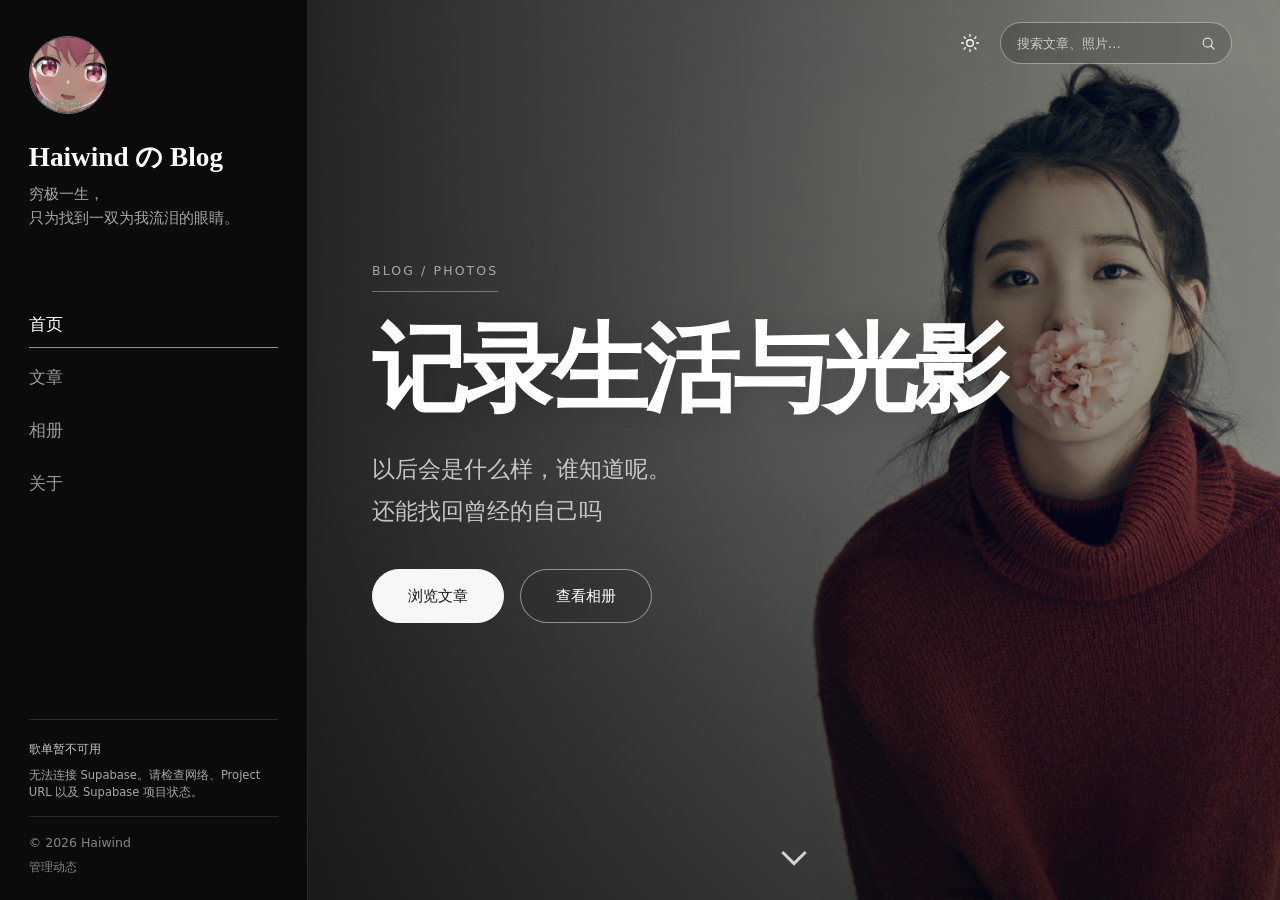
==== index.html @ 93e574c7 "Fix music playlist toggle overlap Co-authored-by: Copilot App <223556219+Copilot@users.noreply.githu" ====
<!doctype html>
<html lang="zh-CN">
  <head>
    <meta charset="utf-8">
    <meta name="viewport" content="width=device-width, initial-scale=1">
    <meta name="description" content="Haiwind 的个人博客，用文字记录日常，用镜头收藏世界。">
    <meta name="theme-color" content="#0b0b0b">
    <title>Haiwind の Blog</title>
    <link rel="icon" type="image/png" href="/images/haiwind-favicon.png?v=20261027-1" sizes="64x64">
    <script src="/assets/js/site-theme.js?v=20261102-2"></script>
    <link rel="stylesheet" href="/ananke/css/main.min.d05fb5f317fcf33b3a52936399bdf6f47dc776516e1692e412ec7d76f4a5faa2.css">
    <link rel="stylesheet" href="/site.css?v=20261104-20">
    <script type="module" src="/assets/js/site-shell.js?v=20261026-1"></script>
    <script type="module" src="/assets/js/site-music.js?v=20261104-17"></script>
    <script type="module" src="/assets/js/public-posts.js?v=20261102-3"></script>
  </head>
  <body class="home-page">
    <div class="home-shell" id="top">
      <aside class="home-sidebar">
        <div class="home-profile">
          <a class="home-avatar" href="/" aria-label="Haiwind 博客首页">
            <img data-site-avatar src="/images/avatar.jpg?v=20261029-1" alt="" loading="eager" decoding="async" fetchpriority="high">
          </a>
          <a class="home-brand" href="/">Haiwind の Blog</a>
          <p class="home-tagline">穷极一生，<br>只为找到一双为我流泪的眼睛。</p>
        </div>

        <nav class="home-nav" aria-label="主导航">
          <a class="is-current" href="#top" aria-current="page">首页</a>
          <a href="/post/">文章</a>
          <a href="/gallery/">相册</a>
          <a href="/about/">关于</a>
        </nav>

        <div class="home-sidebar-footer">
          <span>© 2026 Haiwind</span>
          <a href="/admin/">管理动态</a>
        </div>
      </aside>

      <main class="home-main">
        <section class="home-hero" aria-labelledby="home-title">
          <div class="page-actions">
            <button class="theme-toggle" data-theme-toggle type="button" aria-label="切换到夜间模式" aria-pressed="false">
              <svg class="theme-toggle-icon" viewBox="0 0 24 24" aria-hidden="true">
                <circle class="theme-icon-sun" cx="12" cy="12" r="4"></circle>
                <path class="theme-icon-sun" d="M12 2v2m0 16v2M4.93 4.93l1.42 1.42m11.3 11.3 1.42 1.42M2 12h2m16 0h2M4.93 19.07l1.42-1.42m11.3-11.3 1.42-1.42"></path>
                <path class="theme-icon-moon" d="M20.2 15.6A8.5 8.5 0 0 1 8.4 3.8 8.5 8.5 0 1 0 20.2 15.6Z"></path>
              </svg>
            </button>
            <form class="page-search" data-site-search role="search">
              <label class="visually-hidden" for="home-search-input">搜索动态</label>
              <input id="home-search-input" name="q" type="search" placeholder="搜索文章、照片…" autocomplete="off">
              <button type="submit" aria-label="搜索">
                <svg viewBox="0 0 24 24" aria-hidden="true">
                  <circle cx="10.8" cy="10.8" r="6.3"></circle>
                  <path d="m15.5 15.5 4.2 4.2"></path>
                </svg>
              </button>
            </form>
          </div>
          <div class="home-hero-content">
            <p class="home-eyebrow">BLOG / PHOTOS</p>
            <h1 id="home-title">记录生活与光影</h1>
            <p class="home-lead">以后会是什么样，谁知道呢。<br>还能找回曾经的自己吗</p>
            <div class="home-hero-actions">
              <a class="home-button home-button-light" href="/post/">浏览文章</a>
              <a class="home-button home-button-outline" href="/gallery/">查看相册</a>
            </div>
          </div>
          <a class="home-scroll-cue" href="#latest-updates" aria-label="向下浏览最新动态"><span></span></a>
        </section>

        <section class="home-updates" id="latest-updates" aria-labelledby="live-feed-heading">
          <div class="home-updates-heading">
            <div>
              <p class="live-feed-eyebrow">LATEST MOMENTS</p>
              <h2 id="live-feed-heading">最近的记录</h2>
            </div>
            <a class="home-all-posts" href="/post/">浏览全部动态 <span aria-hidden="true">→</span></a>
          </div>
          <p class="live-feed-status" data-live-feed-status role="status" aria-live="polite">正在加载动态…</p>
          <div class="live-feed-grid" data-live-feed></div>
        </section>
      </main>
    </div>
  </body>
</html>
---- site.css ----
:root {
  color-scheme: light;
  --ink: #172033;
  --muted: #667085;
  --accent: #2563eb;
  --paper: #f5f7fb;
  --line: #e5eaf2;
  --site-background: #f5f3f0;
  --site-surface: #fff;
  --site-ink: #171717;
  --site-muted: #777;
  --site-copy: #39465c;
  --site-card-line: rgba(20, 20, 20, 0.08);
  --site-card-shadow: rgba(20, 20, 20, 0.045);
}

html[data-theme="dark"] {
  color-scheme: dark;
  --admin-ink: #e7eaf0;
  --admin-muted: #a3adbd;
  --admin-line: #343c4a;
  --admin-blue: #8ab4ff;
  --ink: #e7eaf0;
  --muted: #a3adbd;
  --accent: #8ab4ff;
  --paper: #151922;
  --line: #343c4a;
  --site-background: #151922;
  --site-surface: #202633;
  --site-ink: #e7eaf0;
  --site-muted: #a3adbd;
  --site-copy: #c4ccda;
  --site-card-line: rgba(255, 255, 255, 0.09);
  --site-card-shadow: rgba(0, 0, 0, 0.18);
}

html {
  scroll-behavior: smooth;
}

body.bg-near-white {
  background: var(--paper);
  color: var(--ink);
  font-family: Inter, ui-sans-serif, system-ui, -apple-system, BlinkMacSystemFont, "Segoe UI", sans-serif;
  line-height: 1.7;
}

a {
  color: var(--accent);
  transition: color 160ms ease, background-color 160ms ease, transform 160ms ease;
}

a:hover {
  color: #1d4ed8;
}

a:focus-visible,
input:focus-visible,
textarea:focus-visible {
  outline: 3px solid #93c5fd;
  outline-offset: 3px;
}

header.cover {
  background-position: center 48%;
  background-size: cover;
  min-height: 390px;
}

header.cover > .bg-black-60 {
  background: linear-gradient(120deg, rgba(11, 20, 39, 0.88), rgba(18, 39, 76, 0.57));
  min-height: inherit;
}

header nav {
  border-bottom: 1px solid rgba(255, 255, 255, 0.16);
  margin: 0 auto;
  max-width: 1200px;
}

header nav a {
  border-radius: 8px;
}

header nav a:hover {
  background: rgba(255, 255, 255, 0.12);
  color: #fff;
}

header nav ul {
  align-items: center;
  display: flex;
  flex-wrap: wrap;
  gap: 4px;
  margin: 0;
}

header.cover .tc-l {
  padding-bottom: 5rem;
  padding-top: 5rem;
}

header.cover h1,
header.cover .f2 {
  font-size: clamp(2.5rem, 6vw, 4.6rem);
  font-weight: 700;
  letter-spacing: -0.045em;
}

header.cover h2,
header.cover .fw1 {
  color: rgba(255, 255, 255, 0.82);
  font-size: clamp(1.05rem, 2.3vw, 1.35rem);
}

main {
  min-height: 45vh;
}

main > article.cf {
  background: var(--site-surface);
  border: 1px solid var(--line);
  border-radius: 20px;
  box-shadow: 0 18px 50px rgba(23, 32, 51, 0.06);
  margin: -2.5rem auto 3rem;
  padding: clamp(1.5rem, 4vw, 3rem);
  position: relative;
  width: min(100% - 2rem, 1000px);
}

main > article.cf > p {
  color: var(--muted);
  font-size: 1.12rem;
  max-width: 720px;
}

main > article.pa3 {
  margin: 0 auto;
  max-width: 1200px;
  padding-bottom: 4rem;
}

main > article.pa3 section {
  color: var(--muted);
  font-size: 1.1rem;
}

main aside.flex-ns {
  gap: 1.25rem;
  justify-content: flex-start;
  margin-top: 2rem;
}

main aside.flex-ns > div {
  background: #fff;
  border: 1px solid var(--line);
  border-radius: 16px;
  box-shadow: 0 10px 30px rgba(23, 32, 51, 0.05);
  flex: 1 1 280px;
  overflow: hidden;
  transition: transform 180ms ease, box-shadow 180ms ease;
}

main aside.flex-ns > div:hover {
  box-shadow: 0 18px 38px rgba(23, 32, 51, 0.1);
  transform: translateY(-3px);
}

main aside.flex-ns > div > div {
  padding: 1.5rem;
}

main aside.flex-ns h1,
main h1 {
  color: var(--ink);
  letter-spacing: -0.03em;
}

main .bb {
  border-color: var(--line);
}

main article a.ba,
main input[type="submit"] {
  background: var(--accent);
  border: 0;
  border-radius: 999px;
  color: #fff;
  font-weight: 600;
  padding: 0.65rem 1.1rem;
  text-decoration: none;
}

main article a.ba:hover,
main input[type="submit"]:hover {
  background: #1d4ed8;
  color: #fff;
  transform: translateY(-1px);
}

main article img {
  border-radius: 12px;
  height: 220px;
  object-fit: cover;
  width: 100%;
}

.live-feed-section {
  margin: 0 auto 3rem;
  max-width: 1050px;
  padding: 0 1.5rem;
}

.live-feed-heading {
  align-items: flex-end;
  display: flex;
  justify-content: space-between;
  margin-bottom: 1rem;
}

.live-feed-heading h2 {
  color: var(--ink);
  font-size: clamp(1.5rem, 3vw, 2rem);
  letter-spacing: -0.035em;
  margin: 0;
}

.live-feed-eyebrow {
  color: var(--accent);
  font-size: 0.72rem;
  font-weight: 750;
  letter-spacing: 0.12em;
  margin: 0 0 0.3rem;
}

.live-feed-status {
  color: var(--muted);
  font-size: 0.92rem;
  margin: 0.75rem 0;
}

.live-feed-grid {
  display: grid;
  gap: 1rem;
  grid-template-columns: repeat(auto-fit, minmax(min(100%, 280px), 1fr));
}

.live-post {
  background: var(--site-surface);
  border: 1px solid var(--line);
  border-radius: 16px;
  box-shadow: 0 10px 30px rgba(23, 32, 51, 0.045);
  min-width: 0;
  overflow: hidden;
  text-decoration: none;
  transition: transform 180ms ease, box-shadow 180ms ease;
}

.live-post:hover {
  box-shadow: 0 18px 38px rgba(23, 32, 51, 0.1);
  color: var(--ink);
  transform: translateY(-3px);
}

.live-post h3 {
  color: var(--ink);
  font-size: 1.1rem;
  margin: 0 0 0.45rem;
}

.live-post-date {
  color: var(--muted);
  display: block;
  font-size: 0.8rem;
}

.live-post-meta {
  padding: 1.1rem 1.2rem 1.25rem;
}

.live-post-images {
  aspect-ratio: 4 / 3;
  box-sizing: border-box;
  display: grid;
  gap: 0.35rem;
  grid-template-columns: repeat(2, minmax(0, 1fr));
  grid-template-rows: repeat(2, minmax(0, 1fr));
  height: auto;
  max-height: 360px;
  min-width: 0;
  overflow: hidden;
  position: relative;
}

.live-post-images[data-count="1"] {
  grid-template-columns: 1fr;
  grid-template-rows: minmax(0, 1fr);
}

.live-post-images img {
  display: block;
  height: 100%;
  min-height: 0;
  min-width: 0;
  object-fit: cover;
  max-width: 100%;
  width: 100%;
}

.live-post-images img:nth-of-type(n + 5) {
  display: none;
}

.live-post-images[data-count="3"] img:nth-of-type(3) {
  grid-column: 1 / -1;
}

.live-post-image-error {
  align-items: center;
  background: #f3f2ef;
  color: var(--muted);
  display: grid;
  font-size: 0.82rem;
  grid-column: 1 / -1;
  grid-row: 1 / -1;
  justify-items: center;
  text-align: center;
}

.live-post-image-more {
  background: rgba(0, 0, 0, 0.56);
  border-radius: 999px;
  color: #fff;
  font: 700 0.9rem/1 Inter, ui-sans-serif, system-ui, sans-serif;
  padding: 0.5rem 0.7rem;
  bottom: 0.5rem;
  right: 0.5rem;
  position: absolute;
}

.post-detail-main {
  margin: 0 auto;
  max-width: 850px;
  min-height: 65vh;
  padding: 2.5rem 1.5rem 5rem;
}

.post-detail-back {
  display: inline-block;
  margin-bottom: 1.25rem;
  text-decoration: none;
}

.post-detail-nav {
  align-items: center;
  display: flex;
  gap: 1.25rem;
}

.post-detail-admin-link {
  background: #315fea;
  border: 1px solid #315fea;
  border-radius: 8px;
  color: #fff;
  font-size: 0.88rem;
  font-weight: 600;
  padding: 0.55rem 0.9rem;
  text-decoration: none;
  transition: background-color 160ms ease, border-color 160ms ease;
}

.post-detail-admin-link:hover {
  background: #254ed0;
  border-color: #254ed0;
  color: #fff;
}

.post-detail-card {
  background: var(--site-surface);
  border: 1px solid var(--line);
  border-radius: 18px;
  box-shadow: 0 12px 32px rgba(23, 32, 51, 0.045);
  padding: clamp(1.5rem, 4vw, 3rem);
}

.post-detail-card h1 {
  color: var(--ink);
  font-size: clamp(1.8rem, 5vw, 2.6rem);
  letter-spacing: -0.04em;
  line-height: 1.25;
  margin: 0.5rem 0 1.25rem;
}

.post-detail-body {
  color: var(--site-copy);
  font-size: 1.08rem;
  line-height: 1.85;
  margin: 1.08em 0;
  overflow-wrap: anywhere;
  white-space: pre-wrap;
}

.post-detail-body figure {
  margin: 1.5rem 0;
  white-space: normal;
}

.admin-inline-image-actions {
  align-items: center;
  display: flex;
  flex-wrap: wrap;
  gap: 0.65rem;
  margin: 0.65rem 0 1rem;
}

.admin-inline-image-actions .admin-hint {
  margin: 0;
}

.post-detail-gallery {
  display: grid;
  gap: 1.5rem;
  margin-top: 1.5rem;
}

.post-detail-image-error {
  color: var(--muted);
  font-size: 0.9rem;
}

.post-detail-photo {
  margin: 0;
}

.post-detail-image {
  display: block;
  height: auto;
  margin: 0;
  max-height: 720px;
  object-fit: contain;
  width: 100%;
}

html[data-theme="dark"] .admin-page {
  background:
    radial-gradient(ellipse at 15% 0, rgba(49, 95, 234, 0.12), transparent 34rem),
    #151922;
  color: var(--ink);
}

main form input:not([type="submit"]),
main form textarea {
  background: #fff;
  border: 1px solid var(--line);
  border-radius: 10px;
  box-sizing: border-box;
  color: var(--ink);
}

footer {
  background: #111a2c;
  color: rgba(255, 255, 255, 0.75);
  margin-top: 3rem;
}

footer a {
  color: rgba(255, 255, 255, 0.82);
}

@media (max-width: 640px) {
  header.cover {
    min-height: 330px;
  }

  header.cover .tc-l {
    padding: 4rem 1.25rem;
  }

  header nav {
    align-items: flex-start;
    flex-direction: column;
    gap: 0.5rem;
  }

  header nav ul {
    padding-bottom: 0.25rem;
  }

  header nav li {
    padding-right: 0.35rem;
  }

  main > article.cf {
    margin-top: -1.5rem;
  }
}

.home-page {
  background: var(--site-background);
  color: var(--site-ink);
  font-family: Inter, "Noto Serif SC", "Songti SC", Georgia, serif;
  line-height: 1.65;
}

.home-shell {
  display: grid;
  grid-template-columns: 308px minmax(0, 1fr);
  height: 100vh;
  min-height: 0;
  overflow: hidden;
}

.home-sidebar {
  align-items: flex-start;
  background: #0b0b0b;
  border-right: 1px solid rgba(255, 255, 255, 0.12);
  color: #eee;
  display: flex;
  flex-direction: column;
  box-sizing: border-box;
  height: 100vh;
  min-height: 0;
  overflow-y: auto;
  padding: 2.25rem 1.8rem 1.4rem;
  position: sticky;
  top: 0;
}

.home-profile {
  width: 100%;
}

.home-avatar {
  border: 1px solid rgba(255, 255, 255, 0.45);
  border-radius: 50%;
  display: block;
  height: 78px;
  margin-bottom: 1.65rem;
  overflow: hidden;
  width: 78px;
}

.home-avatar img {
  height: 100%;
  object-fit: cover;
  object-position: center;
  width: 100%;
}

.home-brand {
  color: #fff;
  display: inline-block;
  font-family: "Noto Serif SC", "Songti SC", Georgia, serif;
  font-size: 1.7rem;
  font-weight: 700;
  line-height: 1.3;
  text-decoration: none;
}

.home-brand:hover {
  color: #fff;
}

.home-tagline {
  color: #a7a7a7;
  font-family: Inter, ui-sans-serif, system-ui, sans-serif;
  font-size: 0.95rem;
  line-height: 1.55;
  margin: 0.45rem 0 0;
}

.home-nav {
  display: flex;
  flex-direction: column;
  gap: 0.42rem;
  margin-top: clamp(1.5rem, 8vh, 4.6rem);
  width: 100%;
}

.home-nav a {
  border-bottom: 1px solid transparent;
  color: #999;
  font-size: 1.05rem;
  padding: 0.55rem 0;
  text-decoration: none;
  transition: color 160ms ease, border-color 160ms ease;
}

.home-nav a:hover,
.home-nav a.is-current {
  border-bottom-color: rgba(255, 255, 255, 0.55);
  color: #fff;
}

.visually-hidden {
  clip: rect(0, 0, 0, 0);
  clip-path: inset(50%);
  height: 1px;
  overflow: hidden;
  position: absolute;
  white-space: nowrap;
  width: 1px;
}

.home-sidebar-footer {
  border-top: 1px solid rgba(255, 255, 255, 0.12);
  color: #858585;
  display: flex;
  flex-direction: column;
  font-family: Inter, ui-sans-serif, system-ui, sans-serif;
  font-size: 0.78rem;
  gap: 0.2rem;
  margin-top: auto;
  padding-top: 1rem;
  width: 100%;
}

.home-sidebar-footer a {
  color: inherit;
  text-decoration: none;
}

.home-sidebar-footer a:hover {
  color: #fff;
}

.home-sidebar.has-music-player .home-sidebar-footer {
  margin-top: 1rem;
}

.sidebar-music {
  border-top: 1px solid rgba(255, 255, 255, 0.14);
  color: #e8e8e8;
  margin-top: auto;
  padding-top: 0.8rem;
  width: 100%;
}

.sidebar-music-current {
  color: #c5c5c5;
  font: 0.78rem/1.45 Inter, ui-sans-serif, system-ui, sans-serif;
  margin: 0.45rem 0 0.55rem;
  overflow: hidden;
  text-overflow: ellipsis;
  white-space: nowrap;
}

.sidebar-music-current[hidden],
.sidebar-music-list[hidden] {
  display: none;
}

.sidebar-music-controls {
  border-radius: 8px;
  min-width: 0;
  width: 100%;
}

.sidebar-music-audio {
  display: none;
}

.sidebar-music-local-player {
  align-items: stretch;
  background: #fff;
  border: 1px solid rgba(255, 255, 255, 0.1);
  border-radius: 8px;
  color: #333;
  display: flex;
  height: 112px;
  margin-left: -1.8rem;
  overflow: hidden;
  width: calc(100% + 3.6rem);
}

.sidebar-music-local-cover {
  align-items: center;
  background:
    radial-gradient(circle at 75% 20%, rgba(255, 255, 255, 0.3), transparent 32%),
    linear-gradient(145deg, #647e9c, #293d5a 55%, #1b2539);
  color: rgba(255, 255, 255, 0.9);
  display: flex;
  flex: 0 0 112px;
  font-size: 2rem;
  justify-content: center;
}

.sidebar-music-local-body {
  display: flex;
  flex: 1;
  flex-direction: column;
  justify-content: center;
  min-width: 0;
  padding: 0.35rem 0.65rem;
}

.sidebar-music-local-title {
  color: #333;
  font: 500 0.78rem/1.35 Inter, ui-sans-serif, system-ui, sans-serif;
  margin: 0 0 0.15rem;
  overflow: hidden;
  text-overflow: ellipsis;
  white-space: nowrap;
}

.sidebar-music-progress {
  accent-color: #9c1825;
  cursor: pointer;
  height: 14px;
  margin: 0;
  width: 100%;
}

.sidebar-music-local-actions {
  align-items: center;
  color: #888;
  display: flex;
  gap: 0.5rem;
  justify-content: flex-end;
  margin-top: 0;
}

.sidebar-music-local-time {
  display: flex;
  flex: 0 0 auto;
  font: 0.68rem/1 Inter, ui-sans-serif, system-ui, sans-serif;
  justify-content: space-between;
  margin: 0.1rem 0;
  min-width: 60px;
}

.sidebar-music-local-list-toggle {
  appearance: none;
  background: transparent;
  border: 0;
  color: #a9a9a9;
  cursor: pointer;
  display: block;
  font: 0.68rem/1.35 Inter, ui-sans-serif, system-ui, sans-serif;
  margin: 0.25rem 0 0 auto;
  padding: 0.2rem 0.35rem;
}

.sidebar-music-local-list-toggle:hover,
.sidebar-music-local-list-toggle[aria-expanded="true"] {
  color: #fff;
}

.sidebar-music-local-actions .sidebar-music-play {
  background: transparent;
  color: #777;
  flex: 0 0 28px;
  height: 28px;
  width: 28px;
}

.sidebar-music-local-actions .sidebar-music-play:hover:not(:disabled) {
  background: rgba(0, 0, 0, 0.08);
}

.sidebar-music-local-actions .sidebar-music-speed {
  color: #666;
  flex: 0 0 auto;
  height: 28px;
  margin-left: 0;
  min-width: 38px;
}

.sidebar-music-local-actions .sidebar-music-speed:hover {
  background: rgba(0, 0, 0, 0.06);
}

.sidebar-music-embed-viewport {
  height: 112px;
  margin-left: -1.8rem;
  overflow: hidden;
  position: relative;
  width: calc(100% + 3.6rem);
}

.sidebar-music-embed-list-toggle {
  appearance: none;
  background: transparent;
  border: 0;
  border-radius: 4px;
  bottom: 12px;
  cursor: pointer;
  height: 24px;
  padding: 0;
  position: absolute;
  right: 14px;
  width: 24px;
  z-index: 1;
}

.sidebar-music-embed-list-toggle:focus-visible {
  outline: 2px solid #c20c16;
  outline-offset: 1px;
}

.sidebar-music-embed-list-toggle[hidden] {
  display: none;
}

.sidebar-music-embed {
  background: #fff;
  border: 1px solid rgba(255, 255, 255, 0.1);
  border-radius: 8px;
  display: block;
  height: 150px;
  width: 100%;
}

.sidebar-music-transport {
  display: flex;
  align-items: center;
  background: rgba(255, 255, 255, 0.035);
  border: 1px solid rgba(255, 255, 255, 0.08);
  border-radius: 8px;
  gap: 0.3rem;
  margin-top: 0.5rem;
  min-height: 44px;
  padding: 0.35rem 0.55rem;
}

.sidebar-music-transport[hidden] {
  display: none;
}

.sidebar-music-skip {
  align-items: center;
  appearance: none;
  background: transparent;
  border: 0;
  border-radius: 50%;
  color: #eee;
  cursor: pointer;
  display: inline-flex;
  font: 1.15rem/1 Inter, ui-sans-serif, system-ui, sans-serif;
  height: 30px;
  justify-content: center;
  width: 30px;
}

.sidebar-music-skip svg {
  fill: none;
  height: 18px;
  stroke: currentColor;
  stroke-linecap: round;
  stroke-linejoin: round;
  stroke-width: 1.8;
  width: 18px;
}

.sidebar-music-skip .music-icon-previous path:nth-child(2),
.sidebar-music-skip .music-icon-next path:nth-child(2),
.sidebar-music-skip .music-icon-play path,
.sidebar-music-skip .music-icon-pause path {
  fill: currentColor;
  stroke: none;
}

.sidebar-music-play {
  background: #c8b7ff;
  color: #171222;
}

.sidebar-music-play:hover:not(:disabled) {
  background: #ded4ff;
}

.sidebar-music-play[hidden] {
  display: none;
}

.sidebar-music-speed {
  appearance: none;
  background: transparent;
  border: 0;
  border-radius: 6px;
  color: #c8b7ff;
  cursor: pointer;
  font: 600 0.7rem/1 Inter, ui-sans-serif, system-ui, sans-serif;
  height: 32px;
  margin-left: auto;
  min-width: 42px;
  padding: 0 0.45rem;
  transition: background-color 140ms ease, color 140ms ease;
}

.sidebar-music-speed:hover {
  background: rgba(200, 183, 255, 0.12);
}

.sidebar-music-speed[hidden] {
  display: none;
}

.sidebar-music-skip:hover:not(:disabled) {
  background: rgba(255, 255, 255, 0.16);
}

.sidebar-music-skip:disabled {
  cursor: default;
  opacity: 0.4;
}

.sidebar-music-list {
  box-sizing: border-box;
  border-top: 1px solid rgba(255, 255, 255, 0.08);
  display: grid;
  gap: 0.1rem;
  grid-template-columns: minmax(0, 1fr);
  list-style: none;
  margin: 0.6rem 0 0 -1.8rem;
  max-height: 112px;
  min-width: 0;
  overflow-x: hidden;
  overflow-y: auto;
  padding: 0.4rem 0 0;
  scrollbar-width: none;
  width: calc(100% + 3.6rem);
}

.sidebar-music-list::-webkit-scrollbar {
  display: none;
}

.sidebar-music-list li {
  min-width: 0;
  width: 100%;
}

.sidebar-music-list button {
  background: transparent;
  border: 0;
  border-radius: 4px;
  color: #a9a9a9;
  cursor: pointer;
  display: block;
  font: 0.74rem/1.4 Inter, ui-sans-serif, system-ui, sans-serif;
  overflow: hidden;
  min-width: 0;
  padding: 0.22rem 1rem;
  text-align: left;
  text-overflow: ellipsis;
  white-space: nowrap;
  width: 100%;
}

.sidebar-music-list button:hover,
.sidebar-music-list button.is-current {
  background: rgba(255, 255, 255, 0.08);
  color: #fff;
}

.sidebar-music-list button.is-current::before {
  color: #c8b7ff;
  content: "♫ ";
}

.sidebar-music-status {
  color: #a6a6a6;
  font: 0.72rem/1.45 Inter, ui-sans-serif, system-ui, sans-serif;
  margin: 0.45rem 0 0;
}

.home-main {
  height: 100vh;
  min-width: 0;
  overflow-x: hidden;
  overflow-y: auto;
  overscroll-behavior: contain;
}

.posts-main {
  height: 100vh;
  min-width: 0;
  overflow-x: hidden;
  overflow-y: auto;
  overscroll-behavior: contain;
}

.gallery-main {
  height: 100vh;
  min-width: 0;
  overflow-x: hidden;
  overflow-y: auto;
  overscroll-behavior: contain;
}

.home-hero {
  align-items: center;
  background-image:
    linear-gradient(90deg, rgba(8, 9, 10, 0.82) 0%, rgba(8, 9, 10, 0.49) 56%, rgba(8, 9, 10, 0.28) 100%),
    linear-gradient(0deg, rgba(8, 9, 10, 0.38), transparent 48%),
    url("/images/gohugo-default-sample-hero-image.png");
  background-position: center, center, center 48%;
  background-size: cover;
  color: #fff;
  display: flex;
  min-height: min(100vh, 900px);
  padding: clamp(2.5rem, 5vw, 5rem);
  position: relative;
}

.page-search {
  align-items: center;
  background: rgba(8, 9, 10, 0.18);
  border: 1px solid rgba(255, 255, 255, 0.4);
  border-radius: 999px;
  display: flex;
  min-height: 42px;
  position: relative;
  transition: background-color 160ms ease, border-color 160ms ease;
  width: min(270px, 100%);
  z-index: 1;
}

.page-search:focus-within {
  background: rgba(8, 9, 10, 0.42);
  border-color: rgba(255, 255, 255, 0.72);
}

.home-page .page-search input {
  background: transparent;
  border: 0;
  border-radius: inherit;
  box-shadow: none;
  color: #fff;
  flex: 1;
  font-family: Inter, ui-sans-serif, system-ui, sans-serif;
  font-size: 0.82rem;
  min-width: 0;
  outline: 0;
  padding: 0.6rem 0 0.6rem 1rem;
}

.page-search input::placeholder {
  color: rgba(255, 255, 255, 0.7);
  opacity: 1;
}

.home-page .page-search input:focus-visible {
  outline: 0;
}

.page-search button {
  align-items: center;
  appearance: none;
  background: transparent;
  border: 0;
  color: rgba(255, 255, 255, 0.78);
  cursor: pointer;
  display: inline-flex;
  justify-content: center;
  padding: 0.6rem 0.85rem;
}

.page-search button:hover,
.page-search button:focus-visible {
  color: #fff;
}

.page-search button:focus-visible {
  outline: 2px solid rgba(255, 255, 255, 0.7);
  outline-offset: -4px;
}

.page-search svg {
  fill: none;
  height: 17px;
  stroke: currentColor;
  stroke-linecap: round;
  stroke-width: 1.7;
  width: 17px;
}

.page-actions {
  align-items: center;
  display: flex;
  gap: 0.55rem;
  position: absolute;
  right: clamp(1.2rem, 4vw, 3rem);
  top: 1.4rem;
  z-index: 1;
}

.theme-toggle {
  align-items: center;
  appearance: none;
  background: transparent;
  border: 0;
  border-radius: 50%;
  color: #fff;
  cursor: pointer;
  display: inline-flex;
  flex: 0 0 auto;
  justify-content: center;
  min-height: 42px;
  min-width: 42px;
  padding: 0;
  transition: color 160ms ease;
}

.theme-toggle:hover,
.theme-toggle:focus-visible {
  color: rgba(255, 255, 255, 0.72);
}

.theme-toggle:focus-visible {
  outline: 2px solid currentColor;
  outline-offset: 3px;
}

.theme-toggle-icon {
  fill: none;
  height: 20px;
  stroke: currentColor;
  stroke-linecap: round;
  stroke-linejoin: round;
  stroke-width: 1.7;
  width: 20px;
}

.theme-icon-moon {
  display: none;
}

html[data-theme="dark"] .theme-icon-sun {
  display: none;
}

html[data-theme="dark"] .theme-icon-moon {
  display: block;
}

.theme-toggle-page {
  color: var(--ink);
}

.theme-toggle-page:hover,
.theme-toggle-page:focus-visible {
  color: var(--accent);
}

.theme-toggle-page:focus-visible {
  outline-color: var(--accent);
}

.home-hero-content {
  margin: 2rem 0 3rem;
  max-width: 820px;
}

.home-eyebrow {
  color: rgba(255, 255, 255, 0.58);
  font-family: Inter, ui-sans-serif, system-ui, sans-serif;
  font-size: 0.78rem;
  letter-spacing: 0.17em;
  margin: 0 0 1.35rem;
  padding-bottom: 0.65rem;
  position: relative;
  width: fit-content;
}

.home-eyebrow::after {
  background: rgba(255, 255, 255, 0.34);
  bottom: 0;
  content: "";
  height: 1px;
  left: 0;
  position: absolute;
  width: 100%;
}

.home-hero h1 {
  color: #fff;
  font-family: "Noto Serif SC", "Songti SC", Georgia, serif;
  font-size: clamp(3.15rem, 7.5vw, 6.4rem);
  font-weight: 700;
  letter-spacing: -0.06em;
  line-height: 1.17;
  margin: 0;
  text-shadow: 0 4px 28px rgba(0, 0, 0, 0.18);
}

.home-lead {
  color: rgba(255, 255, 255, 0.72);
  font-size: clamp(1.05rem, 2.1vw, 1.45rem);
  line-height: 1.8;
  margin: 1.45rem 0 2.25rem;
}

.home-hero-actions {
  display: flex;
  flex-wrap: wrap;
  gap: 1rem;
}

.home-button {
  align-items: center;
  border: 1px solid rgba(255, 255, 255, 0.48);
  border-radius: 999px;
  display: inline-flex;
  font-family: Inter, ui-sans-serif, system-ui, sans-serif;
  font-size: 0.92rem;
  justify-content: center;
  min-height: 54px;
  min-width: 132px;
  padding: 0 1.3rem;
  text-decoration: none;
  transition: background-color 160ms ease, color 160ms ease, transform 160ms ease;
}

.home-button:hover {
  transform: translateY(-2px);
}

.home-button-light {
  background: #f7f7f7;
  border-color: #f7f7f7;
  color: #161616;
}

.home-button-light:hover {
  background: #fff;
  color: #111;
}

.home-button-outline {
  background: rgba(0, 0, 0, 0.08);
  color: #fff;
}

.home-button-outline:hover {
  background: rgba(255, 255, 255, 0.13);
  color: #fff;
}

.home-scroll-cue {
  bottom: 1.6rem;
  height: 34px;
  left: 50%;
  position: absolute;
  transform: translateX(-50%);
  width: 34px;
}

.home-scroll-cue span {
  border-bottom: 3px solid rgba(255, 255, 255, 0.78);
  border-right: 3px solid rgba(255, 255, 255, 0.78);
  display: block;
  height: 15px;
  margin: 4px auto;
  transform: rotate(45deg);
  width: 15px;
}

.home-updates {
  margin: 0 auto;
  max-width: 1320px;
  padding: clamp(3rem, 7vw, 6rem) clamp(1.2rem, 5vw, 4.5rem);
}

.home-updates-heading {
  align-items: flex-end;
  display: flex;
  gap: 1rem;
  justify-content: space-between;
  margin-bottom: 1.6rem;
}

.home-updates-heading .live-feed-eyebrow {
  color: var(--site-muted);
  font-family: Inter, ui-sans-serif, system-ui, sans-serif;
  letter-spacing: 0.16em;
}

.home-updates-heading h2 {
  color: var(--site-ink);
  font-family: "Noto Serif SC", "Songti SC", Georgia, serif;
  font-size: clamp(1.9rem, 4vw, 2.8rem);
  letter-spacing: -0.045em;
  margin: 0;
}

.home-all-posts {
  color: var(--site-muted);
  font-family: Inter, ui-sans-serif, system-ui, sans-serif;
  font-size: 0.9rem;
  padding-bottom: 0.3rem;
  text-decoration: none;
}

.home-all-posts:hover {
  color: var(--site-ink);
}

.home-updates .live-feed-status {
  color: var(--site-muted);
}

.home-updates .live-feed-grid {
  gap: 1.15rem;
  grid-template-columns: repeat(auto-fit, minmax(min(100%, 270px), 1fr));
}

.home-updates .live-post {
  background: var(--site-surface);
  border: 1px solid var(--site-card-line);
  border-radius: 6px;
  box-shadow: 0 12px 32px var(--site-card-shadow);
  color: var(--site-ink);
}

.home-updates .live-post:hover {
  box-shadow: 0 18px 38px var(--site-card-shadow);
  color: var(--site-ink);
}

.home-updates .live-post-images {
  border-radius: 3px 3px 0 0;
}

.home-updates .live-post h3 {
  color: var(--site-ink);
  font-family: "Noto Serif SC", "Songti SC", Georgia, serif;
  font-size: 1.2rem;
  margin: 0 0 0.45rem;
}

@media (max-width: 760px) {
  .home-shell {
    display: block;
    height: auto;
    overflow: visible;
  }

  .home-sidebar {
    align-items: center;
    flex-direction: row;
    flex-wrap: wrap;
    height: auto;
    min-height: auto;
    overflow: visible;
    padding: 0.8rem 1rem;
    position: relative;
  }

  .home-main {
    height: auto;
    overflow: visible;
  }

  .posts-main {
    height: auto;
    overflow: visible;
  }

  .gallery-main {
    height: auto;
    overflow: visible;
  }

  .home-profile {
    align-items: center;
    display: flex;
    gap: 0.7rem;
    min-width: 0;
    width: auto;
  }

  .home-avatar {
    flex: 0 0 42px;
    height: 42px;
    margin: 0;
    width: 42px;
  }

  .home-brand {
    font-size: 1.05rem;
    white-space: nowrap;
  }

  .home-tagline,
  .home-sidebar-footer {
    display: none;
  }

  .home-nav {
    flex-direction: row;
    gap: 0.2rem;
    justify-content: space-between;
    margin: 0.45rem 0 0;
    overflow-x: auto;
    width: 100%;
  }

  .home-nav a {
    border: 0;
    font-family: Inter, ui-sans-serif, system-ui, sans-serif;
    font-size: 0.84rem;
    padding: 0.55rem 0.45rem;
    white-space: nowrap;
  }

  .sidebar-music {
    margin-top: 0.7rem;
    padding-top: 0.7rem;
  }

  .sidebar-music-list {
    max-height: 88px;
    margin-left: -1rem;
    width: calc(100% + 2rem);
  }

  .sidebar-music-embed-viewport,
  .sidebar-music-local-player {
    margin-left: -1rem;
    width: calc(100% + 2rem);
  }

  .sidebar-music-local-cover {
    flex-basis: 92px;
  }

  .home-hero {
    min-height: min(78vh, 720px);
    padding: 5rem 1.35rem 2.2rem;
  }

  .home-hero h1 {
    font-size: clamp(2.8rem, 12vw, 5rem);
  }

  .home-lead br {
    display: none;
  }

  .home-button {
    min-height: 48px;
    min-width: 118px;
  }

  .home-updates-heading {
    align-items: flex-start;
    flex-direction: column;
  }

}

@media (max-width: 420px) {
  .home-brand {
    font-size: 0.95rem;
  }

  .home-nav a {
    font-size: 0.78rem;
    padding-inline: 0.32rem;
  }

  .home-hero-actions {
    gap: 0.65rem;
  }
}

.gallery-main {
  background: var(--site-background);
  min-height: 100vh;
  min-width: 0;
}

.gallery-heading {
  background:
    linear-gradient(115deg, rgba(10, 11, 12, 0.88), rgba(10, 11, 12, 0.42)),
    url("/images/gohugo-default-sample-hero-image.png") center 48% / cover;
  color: #fff;
  min-height: 280px;
  padding: clamp(2rem, 6vw, 5rem);
  position: relative;
}

.gallery-heading .home-eyebrow {
  margin-bottom: 1rem;
}

.gallery-heading h1 {
  color: #fff;
  font-family: "Noto Serif SC", "Songti SC", Georgia, serif;
  font-size: clamp(2.6rem, 6vw, 4.4rem);
  letter-spacing: -0.05em;
  line-height: 1.15;
  margin: 0;
}

.gallery-heading > p:not(.home-eyebrow) {
  color: rgba(255, 255, 255, 0.76);
  font-size: 1.05rem;
  margin: 0.8rem 0 1.2rem;
}

.gallery-heading > a {
  color: #fff;
  font-family: Inter, ui-sans-serif, system-ui, sans-serif;
  font-size: 0.88rem;
  text-decoration: none;
}

.gallery-heading > a:hover {
  color: #ddd;
}

.about-content {
  background: var(--site-surface);
  border: 1px solid var(--site-card-line);
  border-radius: 6px;
  color: var(--site-copy);
  margin: clamp(2rem, 5vw, 4rem);
  max-width: 850px;
  padding: clamp(1.5rem, 4vw, 3rem);
}

.about-content .live-feed-eyebrow {
  color: var(--site-muted);
  font-family: Inter, ui-sans-serif, system-ui, sans-serif;
  letter-spacing: 0.14em;
}

.about-content h2 {
  color: var(--site-ink);
  font-family: "Noto Serif SC", "Songti SC", Georgia, serif;
  font-size: clamp(1.8rem, 4vw, 2.6rem);
  letter-spacing: -0.04em;
  margin: 0.3rem 0 1rem;
}

.about-content p {
  line-height: 1.9;
}

.about-content strong {
  color: var(--site-ink);
}

.about-social {
  align-items: center;
  border-top: 1px solid var(--site-card-line);
  display: flex;
  flex-wrap: wrap;
  gap: 0.7rem;
  margin-top: 1.8rem;
  padding-top: 1.35rem;
}

.about-social a {
  align-items: center;
  background: var(--site-background);
  border: 1px solid var(--site-card-line);
  border-radius: 999px;
  color: var(--site-ink);
  display: inline-flex;
  font: 600 0.88rem/1 Inter, ui-sans-serif, system-ui, sans-serif;
  gap: 0.55rem;
  min-height: 42px;
  padding: 0 0.9rem;
  text-decoration: none;
  transition: border-color 160ms ease, color 160ms ease, transform 160ms ease;
}

.about-social a:hover {
  border-color: var(--accent);
  color: var(--accent);
  transform: translateY(-1px);
}

.about-social svg {
  fill: currentColor;
  height: 18px;
  stroke: currentColor;
  stroke-linecap: round;
  stroke-linejoin: round;
  stroke-width: 1.7;
  width: 18px;
}

.about-social a:nth-child(2) svg {
  fill: none;
}

.gallery-section {
  margin: 0 auto;
  max-width: 1400px;
  padding: clamp(2rem, 5vw, 4rem);
}

.gallery-section-heading {
  align-items: flex-end;
  display: flex;
  justify-content: space-between;
  margin-bottom: 1.5rem;
}

.gallery-section-heading .live-feed-eyebrow {
  color: var(--site-muted);
  font-family: Inter, ui-sans-serif, system-ui, sans-serif;
  letter-spacing: 0.14em;
}

.gallery-section-heading h2 {
  color: var(--site-ink);
  font-family: "Noto Serif SC", "Songti SC", Georgia, serif;
  font-size: clamp(1.8rem, 4vw, 2.6rem);
  letter-spacing: -0.04em;
  margin: 0;
}

.gallery-count {
  color: var(--site-muted);
  font-family: Inter, ui-sans-serif, system-ui, sans-serif;
  font-size: 0.85rem;
  margin: 0 0 0.35rem;
}

.gallery-status {
  color: var(--site-muted);
  font-size: 0.92rem;
  margin: 1rem 0;
}

.gallery-grid {
  display: grid;
  gap: 1rem;
  grid-template-columns: repeat(auto-fill, minmax(min(100%, 230px), 1fr));
}

.gallery-card {
  background: var(--site-surface);
  border: 1px solid var(--site-card-line);
  border-radius: 5px;
  color: var(--site-ink);
  min-width: 0;
  overflow: hidden;
  text-decoration: none;
  transition: box-shadow 180ms ease, transform 180ms ease;
}

.gallery-card:hover {
  box-shadow: 0 14px 30px rgba(20, 20, 20, 0.12);
  color: #111;
  transform: translateY(-3px);
}

.gallery-image-wrap {
  aspect-ratio: 4 / 3;
  background: #e7e4df;
  overflow: hidden;
}

.gallery-image-wrap img {
  display: block;
  height: 100%;
  object-fit: cover;
  transition: transform 300ms ease;
  width: 100%;
}

.gallery-card:hover .gallery-image-wrap img {
  transform: scale(1.035);
}

.gallery-card-date {
  display: block;
  font-family: Inter, ui-sans-serif, system-ui, sans-serif;
  padding: 0.6rem 0.85rem 0.75rem;
  color: var(--site-muted);
  font-size: 0.74rem;
}

@media (max-width: 760px) {
  .gallery-heading {
    min-height: 235px;
    padding: 5rem 1.35rem 2rem;
  }

  .page-search {
    width: 100%;
  }

  .page-actions {
    left: 1.2rem;
    right: 1.2rem;
    top: 1rem;
  }

  .about-content {
    margin: 2rem 1.2rem;
    padding: 1.5rem;
  }

  .gallery-section {
    padding: 2rem 1.2rem;
  }

  .gallery-grid {
    gap: 0.7rem;
    grid-template-columns: repeat(2, minmax(0, 1fr));
  }

  .gallery-card-date {
    padding: 0.55rem 0.6rem 0.65rem;
  }
}
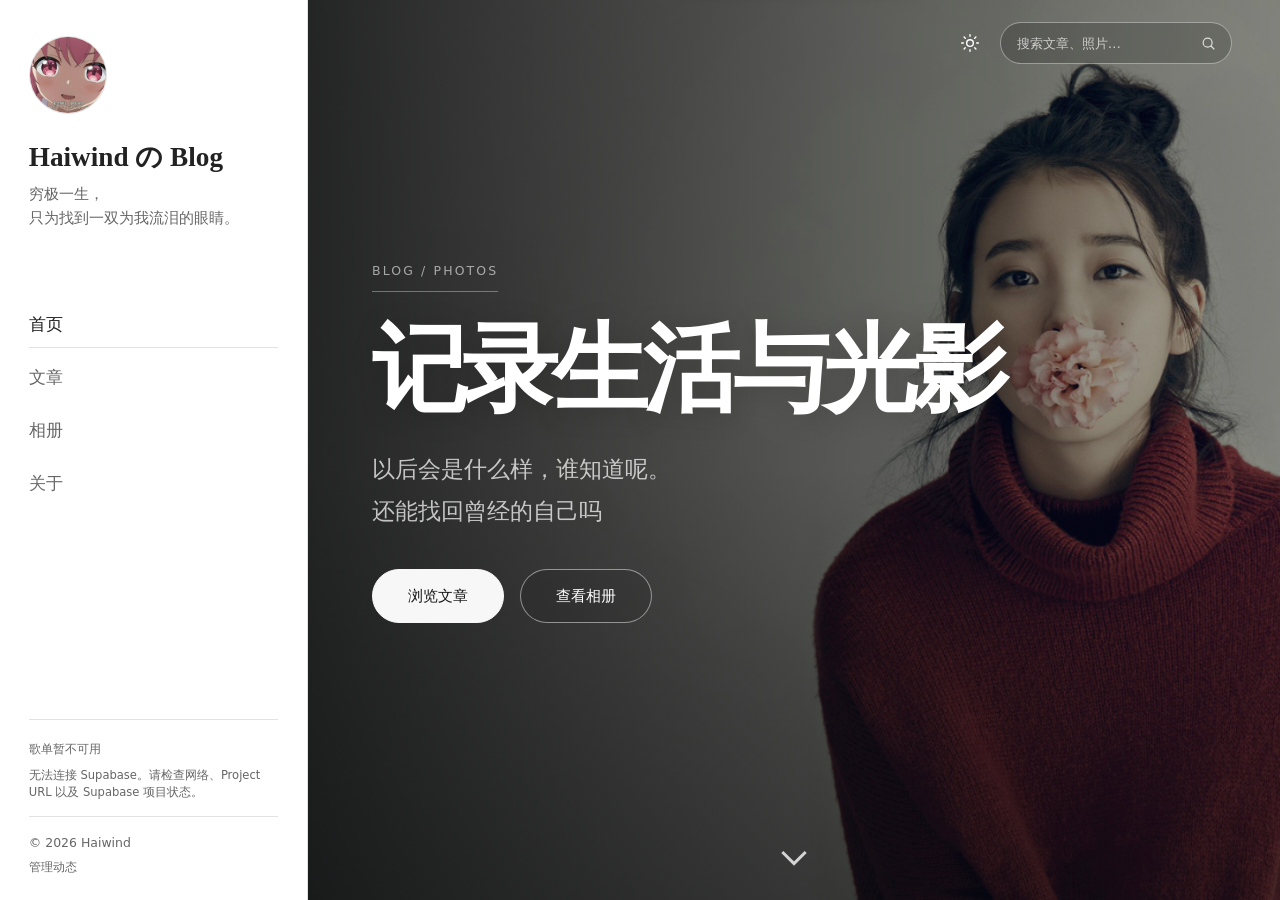
==== commit f9ee6b30: "Theme sidebar for light and dark modes Co-authored-by: Copilot App <223556219+Copilot@users.noreply." ====
--- a/index.html
+++ b/index.html
@@ -9,9 +9,9 @@
     <link rel="icon" type="image/png" href="/images/haiwind-favicon.png?v=20261027-1" sizes="64x64">
     <script src="/assets/js/site-theme.js?v=20261102-2"></script>
     <link rel="stylesheet" href="/ananke/css/main.min.d05fb5f317fcf33b3a52936399bdf6f47dc776516e1692e412ec7d76f4a5faa2.css">
-    <link rel="stylesheet" href="/site.css?v=20261104-20">
+    <link rel="stylesheet" href="/site.css?v=20261105-3">
     <script type="module" src="/assets/js/site-shell.js?v=20261026-1"></script>
-    <script type="module" src="/assets/js/site-music.js?v=20261104-17"></script>
+    <script type="module" src="/assets/js/site-music.js?v=20261105-2"></script>
     <script type="module" src="/assets/js/public-posts.js?v=20261102-3"></script>
   </head>
   <body class="home-page">
--- a/site.css
+++ b/site.css
@@ -12,6 +12,12 @@
   --site-copy: #39465c;
   --site-card-line: rgba(20, 20, 20, 0.08);
   --site-card-shadow: rgba(20, 20, 20, 0.045);
+  --sidebar-background: #fff;
+  --sidebar-ink: #222;
+  --sidebar-muted: #666;
+  --sidebar-subtle: #666;
+  --sidebar-border: rgba(20, 20, 20, 0.12);
+  --sidebar-hover: rgba(20, 20, 20, 0.06);
 }
 
 html[data-theme="dark"] {
@@ -32,6 +38,12 @@
   --site-copy: #c4ccda;
   --site-card-line: rgba(255, 255, 255, 0.09);
   --site-card-shadow: rgba(0, 0, 0, 0.18);
+  --sidebar-background: #0b0b0b;
+  --sidebar-ink: #eee;
+  --sidebar-muted: #a7a7a7;
+  --sidebar-subtle: #858585;
+  --sidebar-border: rgba(255, 255, 255, 0.14);
+  --sidebar-hover: rgba(255, 255, 255, 0.08);
 }
 
 html {
@@ -512,9 +524,9 @@
 
 .home-sidebar {
   align-items: flex-start;
-  background: #0b0b0b;
-  border-right: 1px solid rgba(255, 255, 255, 0.12);
-  color: #eee;
+  background: var(--sidebar-background);
+  border-right: 1px solid var(--sidebar-border);
+  color: var(--sidebar-ink);
   display: flex;
   flex-direction: column;
   box-sizing: border-box;
@@ -531,7 +543,7 @@
 }
 
 .home-avatar {
-  border: 1px solid rgba(255, 255, 255, 0.45);
+  border: 1px solid var(--sidebar-border);
   border-radius: 50%;
   display: block;
   height: 78px;
@@ -548,7 +560,7 @@
 }
 
 .home-brand {
-  color: #fff;
+  color: var(--sidebar-ink);
   display: inline-block;
   font-family: "Noto Serif SC", "Songti SC", Georgia, serif;
   font-size: 1.7rem;
@@ -558,11 +570,11 @@
 }
 
 .home-brand:hover {
-  color: #fff;
+  color: var(--sidebar-muted);
 }
 
 .home-tagline {
-  color: #a7a7a7;
+  color: var(--sidebar-muted);
   font-family: Inter, ui-sans-serif, system-ui, sans-serif;
   font-size: 0.95rem;
   line-height: 1.55;
@@ -579,7 +591,7 @@
 
 .home-nav a {
   border-bottom: 1px solid transparent;
-  color: #999;
+  color: var(--sidebar-muted);
   font-size: 1.05rem;
   padding: 0.55rem 0;
   text-decoration: none;
@@ -588,8 +600,8 @@
 
 .home-nav a:hover,
 .home-nav a.is-current {
-  border-bottom-color: rgba(255, 255, 255, 0.55);
-  color: #fff;
+  border-bottom-color: var(--sidebar-border);
+  color: var(--sidebar-ink);
 }
 
 .visually-hidden {
@@ -603,8 +615,8 @@
 }
 
 .home-sidebar-footer {
-  border-top: 1px solid rgba(255, 255, 255, 0.12);
-  color: #858585;
+  border-top: 1px solid var(--sidebar-border);
+  color: var(--sidebar-subtle);
   display: flex;
   flex-direction: column;
   font-family: Inter, ui-sans-serif, system-ui, sans-serif;
@@ -621,7 +633,7 @@
 }
 
 .home-sidebar-footer a:hover {
-  color: #fff;
+  color: var(--sidebar-ink);
 }
 
 .home-sidebar.has-music-player .home-sidebar-footer {
@@ -629,15 +641,15 @@
 }
 
 .sidebar-music {
-  border-top: 1px solid rgba(255, 255, 255, 0.14);
-  color: #e8e8e8;
+  border-top: 1px solid var(--sidebar-border);
+  color: var(--sidebar-ink);
   margin-top: auto;
   padding-top: 0.8rem;
   width: 100%;
 }
 
 .sidebar-music-current {
-  color: #c5c5c5;
+  color: var(--sidebar-muted);
   font: 0.78rem/1.45 Inter, ui-sans-serif, system-ui, sans-serif;
   margin: 0.45rem 0 0.55rem;
   overflow: hidden;
@@ -663,7 +675,7 @@
 .sidebar-music-local-player {
   align-items: stretch;
   background: #fff;
-  border: 1px solid rgba(255, 255, 255, 0.1);
+  border: 1px solid rgba(20, 20, 20, 0.12);
   border-radius: 8px;
   color: #333;
   display: flex;
@@ -733,7 +745,7 @@
   appearance: none;
   background: transparent;
   border: 0;
-  color: #a9a9a9;
+  color: var(--sidebar-muted);
   cursor: pointer;
   display: block;
   font: 0.68rem/1.35 Inter, ui-sans-serif, system-ui, sans-serif;
@@ -743,7 +755,7 @@
 
 .sidebar-music-local-list-toggle:hover,
 .sidebar-music-local-list-toggle[aria-expanded="true"] {
-  color: #fff;
+  color: var(--sidebar-ink);
 }
 
 .sidebar-music-local-actions .sidebar-music-play {
@@ -811,11 +823,58 @@
   width: 100%;
 }
 
+html[data-theme="dark"] .sidebar-music-local-player {
+  background: #202633;
+  border-color: rgba(255, 255, 255, 0.14);
+  color: #e7eaf0;
+}
+
+html[data-theme="dark"] .sidebar-music-local-title {
+  color: #e7eaf0;
+}
+
+html[data-theme="dark"] .sidebar-music-progress {
+  accent-color: #c8b7ff;
+  color-scheme: dark;
+}
+
+html[data-theme="dark"] .sidebar-music-local-time,
+html[data-theme="dark"] .sidebar-music-local-actions {
+  color: #a3adbd;
+}
+
+html[data-theme="dark"] .sidebar-music-local-actions .sidebar-music-play {
+  color: #d7d0ff;
+}
+
+html[data-theme="dark"] .sidebar-music-local-actions .sidebar-music-play:hover:not(:disabled),
+html[data-theme="dark"] .sidebar-music-local-actions .sidebar-music-speed:hover {
+  background: rgba(255, 255, 255, 0.1);
+}
+
+html[data-theme="dark"] .sidebar-music-local-actions .sidebar-music-speed,
+html[data-theme="dark"] .sidebar-music-speed {
+  color: #d7d0ff;
+}
+
+html[data-theme="dark"] .sidebar-music-transport {
+  background: rgba(255, 255, 255, 0.035);
+  border-color: rgba(255, 255, 255, 0.08);
+}
+
+html[data-theme="dark"] .sidebar-music-skip {
+  color: #eee;
+}
+
+html[data-theme="dark"] .sidebar-music-skip:hover:not(:disabled) {
+  background: rgba(255, 255, 255, 0.16);
+}
+
 .sidebar-music-transport {
   display: flex;
   align-items: center;
-  background: rgba(255, 255, 255, 0.035);
-  border: 1px solid rgba(255, 255, 255, 0.08);
+  background: rgba(20, 20, 20, 0.035);
+  border: 1px solid rgba(20, 20, 20, 0.08);
   border-radius: 8px;
   gap: 0.3rem;
   margin-top: 0.5rem;
@@ -833,7 +892,7 @@
   background: transparent;
   border: 0;
   border-radius: 50%;
-  color: #eee;
+  color: #444;
   cursor: pointer;
   display: inline-flex;
   font: 1.15rem/1 Inter, ui-sans-serif, system-ui, sans-serif;
@@ -878,7 +937,7 @@
   background: transparent;
   border: 0;
   border-radius: 6px;
-  color: #c8b7ff;
+  color: #6b50a2;
   cursor: pointer;
   font: 600 0.7rem/1 Inter, ui-sans-serif, system-ui, sans-serif;
   height: 32px;
@@ -889,7 +948,7 @@
 }
 
 .sidebar-music-speed:hover {
-  background: rgba(200, 183, 255, 0.12);
+  background: rgba(107, 80, 162, 0.1);
 }
 
 .sidebar-music-speed[hidden] {
@@ -897,7 +956,7 @@
 }
 
 .sidebar-music-skip:hover:not(:disabled) {
-  background: rgba(255, 255, 255, 0.16);
+  background: rgba(20, 20, 20, 0.08);
 }
 
 .sidebar-music-skip:disabled {
@@ -907,7 +966,7 @@
 
 .sidebar-music-list {
   box-sizing: border-box;
-  border-top: 1px solid rgba(255, 255, 255, 0.08);
+  border-top: 1px solid var(--sidebar-border);
   display: grid;
   gap: 0.1rem;
   grid-template-columns: minmax(0, 1fr);
@@ -935,7 +994,7 @@
   background: transparent;
   border: 0;
   border-radius: 4px;
-  color: #a9a9a9;
+  color: var(--sidebar-muted);
   cursor: pointer;
   display: block;
   font: 0.74rem/1.4 Inter, ui-sans-serif, system-ui, sans-serif;
@@ -950,17 +1009,17 @@
 
 .sidebar-music-list button:hover,
 .sidebar-music-list button.is-current {
-  background: rgba(255, 255, 255, 0.08);
-  color: #fff;
+  background: var(--sidebar-hover);
+  color: var(--sidebar-ink);
 }
 
 .sidebar-music-list button.is-current::before {
-  color: #c8b7ff;
+  color: #9c1825;
   content: "♫ ";
 }
 
 .sidebar-music-status {
-  color: #a6a6a6;
+  color: var(--sidebar-muted);
   font: 0.72rem/1.45 Inter, ui-sans-serif, system-ui, sans-serif;
   margin: 0.45rem 0 0;
 }
